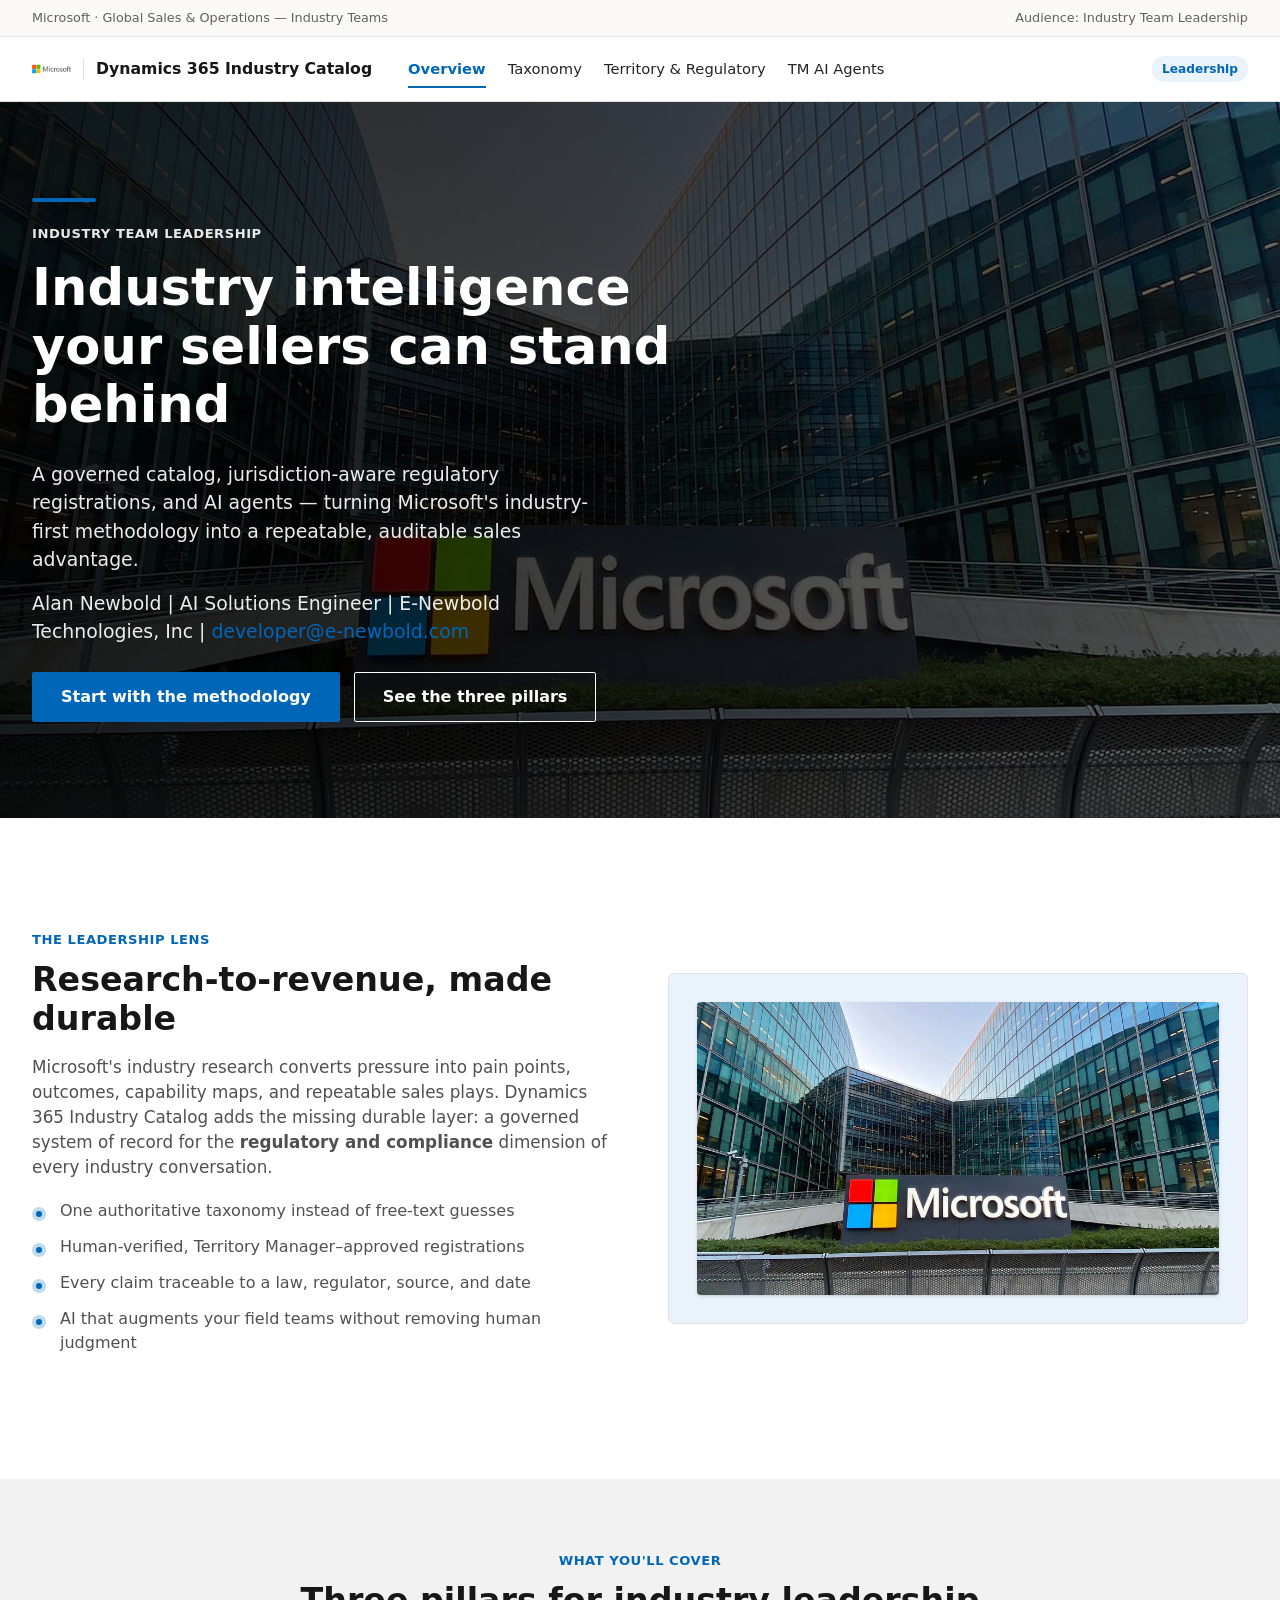
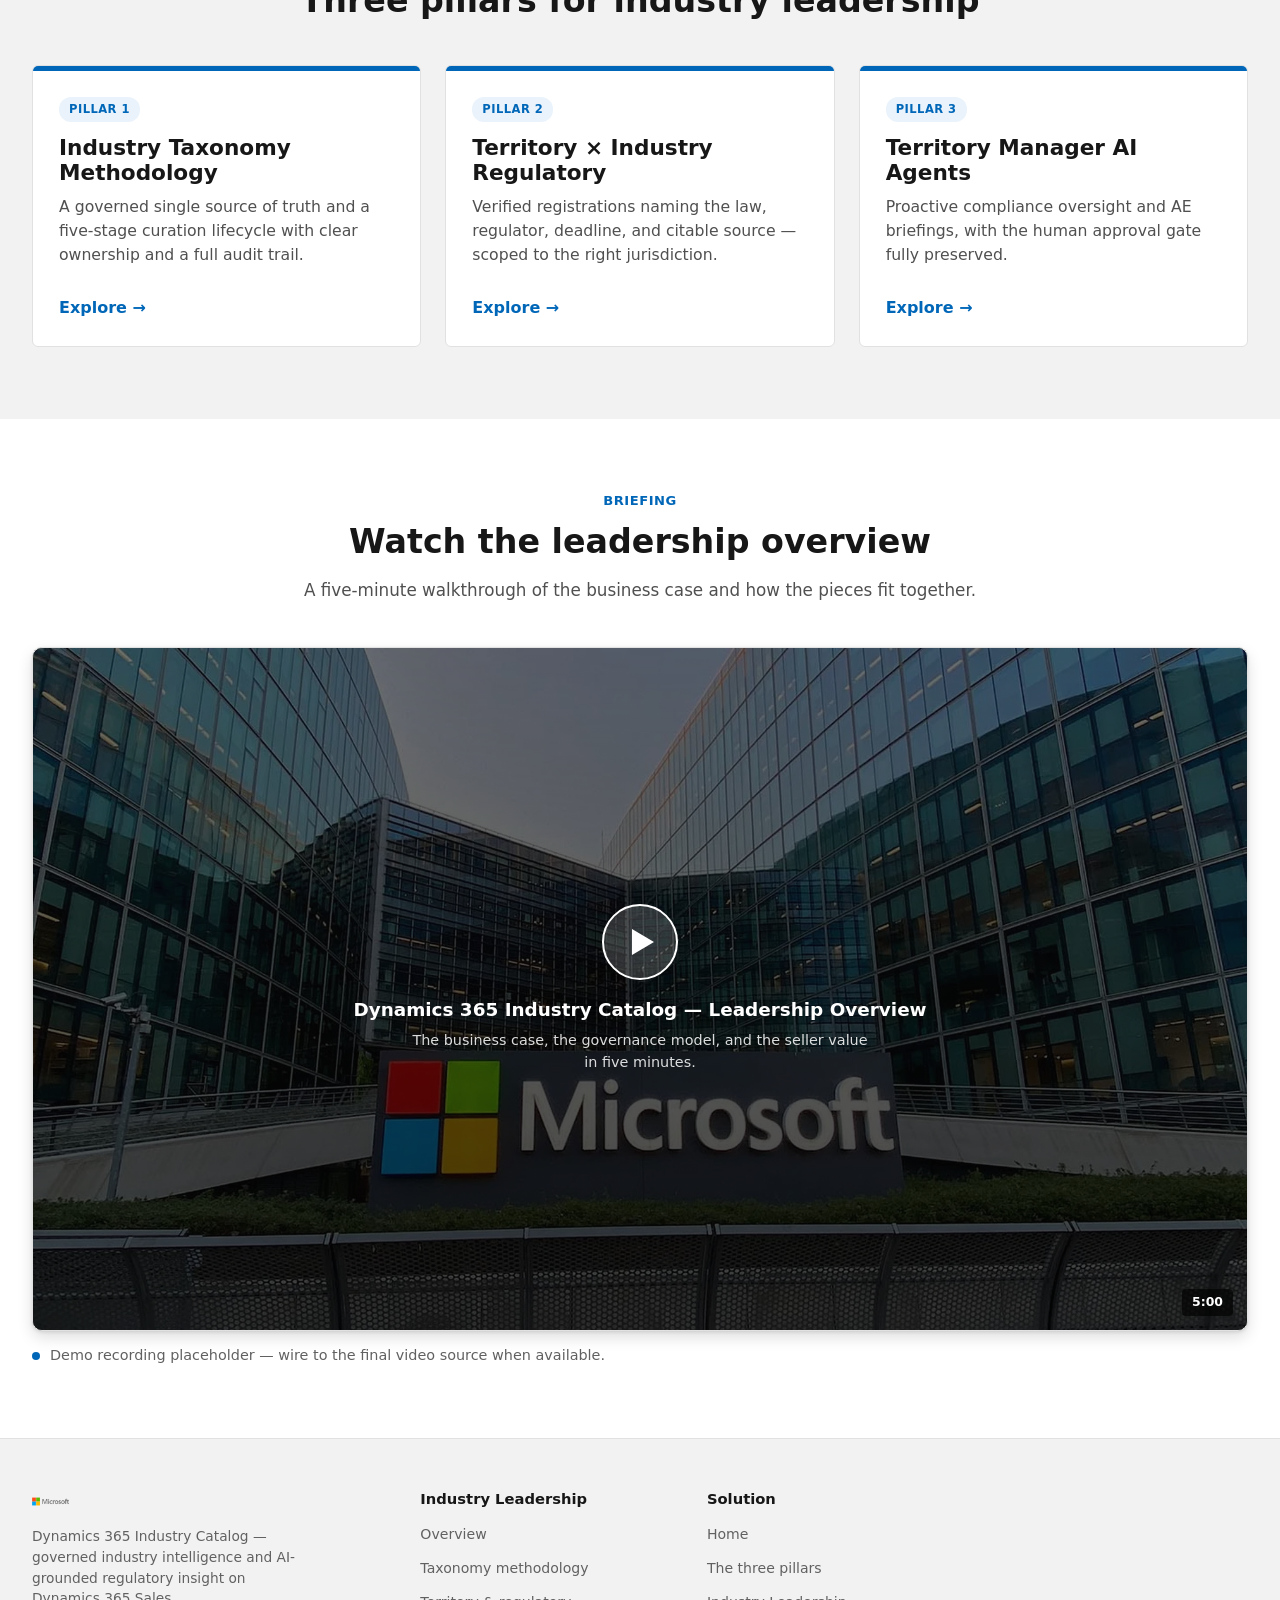
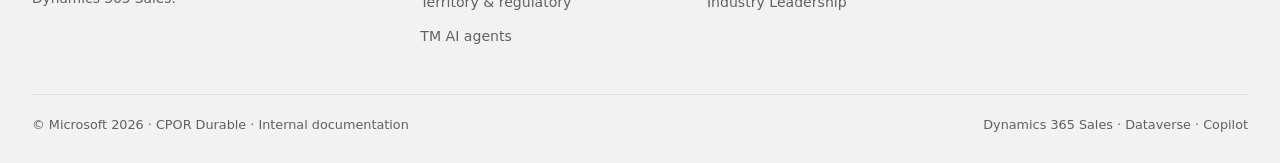
==== Industry Website/html/leadership/overview.html @ e0e91e44 "Industry Website for Demo" ====
<!DOCTYPE html>
<html lang="en">
<head>
  <meta charset="UTF-8" />
  <meta name="viewport" content="width=device-width, initial-scale=1.0" />
  <title>Industry Leadership — Overview | Dynamics 365 Industry Catalog</title>
  <meta name="description" content="For Microsoft Sales Industry Team Leadership: how the Dynamics 365 Industry Catalog solution governs industry taxonomy, regulatory registrations, and Territory Manager AI agents." />
  <link rel="stylesheet" href="../../css/site.css" />
</head>
<body class="track-leadership">
  <a class="skip-link" href="#main">Skip to content</a>

  <div class="utility-bar">
    <div class="container">
      <span>Microsoft · Global Sales &amp; Operations — Industry Teams</span>
      <span>Audience: Industry Team Leadership</span>
    </div>
  </div>

  <header class="site-nav">
    <div class="container">
      <a class="brand" href="../index.html">
        <img src="../../media/Microsoft-Logo.png" alt="Microsoft" />
        <span class="brand-sep"></span>
        <span class="brand-name">Dynamics 365 Industry Catalog</span>
      </a>
      <nav class="nav-links" aria-label="Primary">
        <a href="overview.html" class="active">Overview</a>
        <a href="taxonomy.html">Taxonomy</a>
        <a href="territory-regulatory.html">Territory &amp; Regulatory</a>
        <a href="tm-agents.html">TM AI Agents</a>
      </nav>
      <div class="nav-actions">
        <span class="track-chip">Leadership</span>
        <button class="nav-toggle" aria-label="Menu" aria-expanded="false"><span></span><span></span><span></span></button>
      </div>
    </div>
  </header>

  <main id="main">
    <section class="hero" style="padding:0;">
      <img class="hero-bg" src="../../media/Microsoft_Hero_Splash.webp" alt="" aria-hidden="true" />
      <div class="container">
        <div class="hero-inner">
          <div class="accent-rule"></div>
          <p class="eyebrow">Industry Team Leadership</p>
          <h1>Industry intelligence your sellers can stand behind</h1>
          <p>A governed catalog, jurisdiction-aware regulatory registrations, and AI agents —
             turning Microsoft's industry-first methodology into a repeatable, auditable
             sales advantage.</p>
                     <p> Alan Newbold | AI Solutions Engineer | E-Newbold Technologies, Inc | <a href="mailto:developer@e-newbold.com">developer@e-newbold.com</a></p>

          <div class="hero-cta">
            <a class="btn btn-accent" href="taxonomy.html">Start with the methodology</a>
            <a class="btn btn-ghost-light" href="#pillars">See the three pillars</a>
          </div>
        </div>
      </div>
    </section>

    <section>
      <div class="container">
        <div class="row">
          <div>
            <p class="eyebrow">The leadership lens</p>
            <h2>Research-to-revenue, made durable</h2>
            <p>Microsoft's industry research converts pressure into pain points, outcomes,
               capability maps, and repeatable sales plays. Dynamics 365 Industry Catalog adds the
               missing durable layer: a governed system of record for the <strong>regulatory and
               compliance</strong> dimension of every industry conversation.</p>
            <ul>
              <li>One authoritative taxonomy instead of free-text guesses</li>
              <li>Human-verified, Territory Manager–approved registrations</li>
              <li>Every claim traceable to a law, regulator, source, and date</li>
              <li>AI that augments your field teams without removing human judgment</li>
            </ul>
          </div>
          <div class="row-visual">
            <img src="../../media/Microsoft_Hero_Splash.webp" alt="Microsoft campus" />
          </div>
        </div>
      </div>
    </section>

    <section id="pillars" class="section-alt">
      <div class="container">
        <div class="section-head center">
          <p class="eyebrow">What you'll cover</p>
          <h2>Three pillars for industry leadership</h2>
        </div>
        <div class="card-grid">
          <article class="card">
            <div class="card-accent"></div>
            <div class="card-body">
              <span class="pill">Pillar 1</span>
              <h3>Industry Taxonomy Methodology</h3>
              <p>A governed single source of truth and a five-stage curation lifecycle with
                 clear ownership and a full audit trail.</p>
              <div class="card-link"><a class="link-arrow" href="taxonomy.html">Explore</a></div>
            </div>
          </article>
          <article class="card">
            <div class="card-accent"></div>
            <div class="card-body">
              <span class="pill">Pillar 2</span>
              <h3>Territory × Industry Regulatory</h3>
              <p>Verified registrations naming the law, regulator, deadline, and citable source —
                 scoped to the right jurisdiction.</p>
              <div class="card-link"><a class="link-arrow" href="territory-regulatory.html">Explore</a></div>
            </div>
          </article>
          <article class="card">
            <div class="card-accent"></div>
            <div class="card-body">
              <span class="pill">Pillar 3</span>
              <h3>Territory Manager AI Agents</h3>
              <p>Proactive compliance oversight and AE briefings, with the human approval gate
                 fully preserved.</p>
              <div class="card-link"><a class="link-arrow" href="tm-agents.html">Explore</a></div>
            </div>
          </article>
        </div>
      </div>
    </section>

    <section>
      <div class="container">
        <div class="section-head center">
          <p class="eyebrow">Briefing</p>
          <h2>Watch the leadership overview</h2>
          <p>A five-minute walkthrough of the business case and how the pieces fit together.</p>
        </div>
        <div class="video" data-video="" data-title="Leadership Overview">
          <img src="../../media/Microsoft_Hero_Splash.webp" alt="" />
          <div class="video-overlay">
            <div class="play-btn" aria-hidden="true"></div>
            <div class="v-title">Dynamics 365 Industry Catalog — Leadership Overview</div>
            <div class="v-caption">The business case, the governance model, and the seller value in five minutes.</div>
          </div>
          <span class="v-duration">5:00</span>
        </div>
        <div class="video-caption-row"><span class="dot"></span> Demo recording placeholder — wire to the final video source when available.</div>
      </div>
    </section>
  </main>

  <footer class="site-footer">
    <div class="container">
      <div class="footer-cols">
        <div class="footer-brand">
          <img src="../../media/Microsoft-Logo.png" alt="Microsoft" />
          <p>Dynamics 365 Industry Catalog — governed industry intelligence and AI-grounded regulatory insight on Dynamics 365 Sales.</p>
        </div>
        <div>
          <h4>Industry Leadership</h4>
          <ul>
            <li><a href="overview.html">Overview</a></li>
            <li><a href="taxonomy.html">Taxonomy methodology</a></li>
            <li><a href="territory-regulatory.html">Territory &amp; regulatory</a></li>
            <li><a href="tm-agents.html">TM AI agents</a></li>
          </ul>
        </div>
        <div>
          <h4>Solution</h4>
          <ul>
            <li><a href="../index.html">Home</a></li>
            <li><a href="../index.html#pillars">The three pillars</a></li>
            <li><a href="overview.html">Industry Leadership</a></li>
          </ul>
        </div>
      </div>
      <div class="footer-bottom">
        <span>© Microsoft 2026 · CPOR Durable · Internal documentation</span>
        <span>Dynamics 365 Sales · Dataverse · Copilot</span>
      </div>
    </div>
  </footer>

  <script src="../../js/site.js"></script>
</body>
</html>
---- Industry Website/css/site.css ----
/* ==========================================================================
   CPOR Industry Engagement — Documentation Site
   Microsoft 365 / microsoft.com marketing design language
   ========================================================================== */

:root {
  /* Brand */
  --ms-blue: #0067b8;
  --ms-blue-hover: #005da6;
  --ms-blue-pressed: #004e8c;

  /* Logo accent quartet */
  --ms-red: #f25022;
  --ms-green: #7fba00;
  --ms-cyan: #00a4ef;
  --ms-yellow: #ffb900;

  /* Neutrals */
  --ink: #171717;
  --ink-2: #242424;
  --gray: #505050;
  --gray-2: #616161;
  --line: #e1e1e1;
  --bg: #ffffff;
  --bg-alt: #f2f2f2;
  --bg-soft: #faf9f8;

  /* Track accent (default = leadership/blue) */
  --accent: #0067b8;
  --accent-soft: #eaf3fb;

  /* Layout */
  --container: 1264px;
  --radius: 2px;
  --shadow: 0 1.6px 3.6px rgba(0,0,0,.13), 0 .3px .9px rgba(0,0,0,.10);
  --shadow-lg: 0 6.4px 14.4px rgba(0,0,0,.13), 0 1.2px 3.6px rgba(0,0,0,.10);

  --font: "Segoe UI Variable", "Segoe UI", system-ui, -apple-system, Arial, sans-serif;
}

* { box-sizing: border-box; }

html { scroll-behavior: smooth; }

body {
  margin: 0;
  font-family: var(--font);
  color: var(--ink);
  background: var(--bg);
  line-height: 1.5;
  -webkit-font-smoothing: antialiased;
}

h1, h2, h3, h4 { color: var(--ink); line-height: 1.15; margin: 0 0 .5em; font-weight: 600; }
h1 { font-size: clamp(2.2rem, 4vw, 3.5rem); }
h2 { font-size: clamp(1.7rem, 2.6vw, 2.5rem); }
h3 { font-size: 1.35rem; }
p { margin: 0 0 1rem; color: var(--gray); font-size: 1.05rem; }
a { color: var(--ms-blue); text-decoration: none; }
a:hover { text-decoration: underline; }
img { max-width: 100%; display: block; }

.container { max-width: var(--container); margin: 0 auto; padding: 0 24px; }

/* ---------- Skip link ---------- */
.skip-link {
  position: absolute; left: -999px; top: 0; background: var(--ms-blue); color: #fff;
  padding: 10px 16px; z-index: 1000;
}
.skip-link:focus { left: 8px; top: 8px; }

/* ==========================================================================
   Utility bar + Nav
   ========================================================================== */
.utility-bar {
  background: var(--bg-soft);
  border-bottom: 1px solid var(--line);
  font-size: .8rem;
}
.utility-bar .container { display: flex; justify-content: space-between; align-items: center; height: 36px; }
.utility-bar span { color: var(--gray-2); }

.site-nav {
  position: sticky; top: 0; z-index: 100;
  background: rgba(255,255,255,.96);
  backdrop-filter: saturate(180%) blur(6px);
  border-bottom: 1px solid var(--line);
}
.site-nav .container { display: flex; align-items: center; gap: 28px; height: 64px; }
.brand { display: flex; align-items: center; gap: 12px; min-width: 0; }
.brand img { height: 22px; width: auto; }
.brand .brand-sep { width: 1px; height: 22px; background: var(--line); }
.brand .brand-name { font-weight: 600; font-size: .98rem; color: var(--ink); white-space: nowrap; }

.nav-links { display: flex; gap: 22px; margin-left: 8px; flex: 1; }
.nav-links a {
  color: var(--ink-2); font-size: .92rem; padding: 6px 0; position: relative;
  text-decoration: none; white-space: nowrap;
}
.nav-links a:hover { color: var(--accent); }
.nav-links a.active { color: var(--accent); font-weight: 600; }
.nav-links a.active::after {
  content: ""; position: absolute; left: 0; right: 0; bottom: -2px; height: 2px; background: var(--accent);
}

.nav-actions { display: flex; align-items: center; gap: 12px; }
.track-chip {
  font-size: .76rem; font-weight: 600; padding: 4px 10px; border-radius: 12px;
  background: var(--accent-soft); color: var(--accent);
}
.nav-toggle { display: none; background: none; border: 0; cursor: pointer; padding: 8px; }
.nav-toggle span { display: block; width: 22px; height: 2px; background: var(--ink); margin: 4px 0; }

/* ==========================================================================
   Buttons
   ========================================================================== */
.btn {
  display: inline-block; font-family: var(--font); font-size: 1rem; font-weight: 600;
  padding: 12px 28px; border-radius: var(--radius); cursor: pointer; border: 1px solid transparent;
  transition: background .15s, color .15s; text-decoration: none;
}
.btn-primary { background: var(--ms-blue); color: #fff; }
.btn-primary:hover { background: var(--ms-blue-hover); text-decoration: none; color: #fff; }
.btn-accent { background: var(--accent); color: #fff; }
.btn-accent:hover { filter: brightness(.92); text-decoration: none; color: #fff; }
.btn-outline { background: transparent; color: var(--ink); border-color: var(--ink); }
.btn-outline:hover { background: var(--ink); color: #fff; text-decoration: none; }
.btn-ghost-light { background: transparent; color: #fff; border-color: #fff; }
.btn-ghost-light:hover { background: #fff; color: var(--ink); text-decoration: none; }
.link-arrow { font-weight: 600; color: var(--accent); }
.link-arrow::after { content: " \2192"; }

/* ==========================================================================
   Hero
   ========================================================================== */
.hero {
  position: relative; color: #fff; overflow: hidden;
  background: #0b0b0b;
}
.hero-bg { position: absolute; inset: 0; width: 100%; height: 100%; object-fit: cover; opacity: .55; }
.hero::after {
  content: ""; position: absolute; inset: 0;
  background: linear-gradient(90deg, rgba(0,0,0,.78) 0%, rgba(0,0,0,.55) 45%, rgba(0,0,0,.25) 100%);
}
.hero .container { position: relative; z-index: 2; padding-top: 96px; padding-bottom: 96px; max-width: var(--container); }
.hero-inner { max-width: 680px; }
.hero .eyebrow { color: #fff; opacity: .9; font-weight: 600; letter-spacing: .04em; text-transform: uppercase; font-size: .82rem; margin-bottom: 14px; }
.hero h1 { color: #fff; }
.hero p { color: rgba(255,255,255,.92); font-size: 1.18rem; max-width: 560px; }
.hero-cta { display: flex; gap: 14px; flex-wrap: wrap; margin-top: 26px; }
.accent-rule { width: 64px; height: 4px; background: var(--accent); margin-bottom: 22px; border-radius: 2px; }
.brand-bar { display: flex; gap: 0; width: 84px; height: 6px; margin-bottom: 22px; border-radius: 2px; overflow: hidden; }
.brand-bar i { flex: 1; }
.brand-bar i:nth-child(1){ background: var(--ms-red);}
.brand-bar i:nth-child(2){ background: var(--ms-green);}
.brand-bar i:nth-child(3){ background: var(--ms-cyan);}
.brand-bar i:nth-child(4){ background: var(--ms-yellow);}

/* ==========================================================================
   Sections
   ========================================================================== */
section { padding: 72px 0; }
.section-alt { background: var(--bg-alt); }
.section-soft { background: var(--bg-soft); }
.section-head { max-width: 760px; margin-bottom: 44px; }
.section-head.center { margin-left: auto; margin-right: auto; text-align: center; }
.eyebrow { color: var(--accent); font-weight: 600; letter-spacing: .04em; text-transform: uppercase; font-size: .82rem; margin-bottom: 12px; }

/* Content row (alternating) */
.row {
  display: grid; grid-template-columns: 1fr 1fr; gap: 56px; align-items: center;
  padding: 40px 0;
}
.row.reverse .row-visual { order: 2; }
.row-visual {
  background: var(--accent-soft); border-radius: 6px; min-height: 280px;
  display: flex; align-items: center; justify-content: center; padding: 28px;
  border: 1px solid var(--line);
}
.row-visual img { border-radius: 4px; box-shadow: var(--shadow); }
.row ul { padding-left: 0; list-style: none; margin: 18px 0 0; }
.row ul li { position: relative; padding-left: 28px; margin-bottom: 12px; color: var(--gray); }
.row ul li::before {
  content: ""; position: absolute; left: 0; top: 8px; width: 14px; height: 14px;
  border-radius: 50%; background: var(--accent); opacity: .25;
}
.row ul li::after {
  content: ""; position: absolute; left: 4px; top: 12px; width: 6px; height: 6px;
  border-radius: 50%; background: var(--accent);
}

/* ==========================================================================
   Card grid
   ========================================================================== */
.card-grid { display: grid; grid-template-columns: repeat(3, 1fr); gap: 24px; }
.card-grid.two { grid-template-columns: repeat(2, 1fr); }
.card {
  background: #fff; border: 1px solid var(--line); border-radius: 6px; overflow: hidden;
  display: flex; flex-direction: column; transition: box-shadow .2s, transform .2s;
}
.card:hover { box-shadow: var(--shadow-lg); transform: translateY(-3px); }
.card-accent { height: 5px; background: var(--accent); }
.card-body { padding: 26px; flex: 1; display: flex; flex-direction: column; }
.card .pill { display: inline-block; font-size: .72rem; font-weight: 700; letter-spacing: .04em;
  text-transform: uppercase; color: var(--accent); background: var(--accent-soft);
  padding: 4px 10px; border-radius: 12px; margin-bottom: 14px; align-self: flex-start; }
.card h3 { margin-bottom: 10px; }
.card p { font-size: .98rem; flex: 1; }
.card .card-link { margin-top: 14px; }

/* ==========================================================================
   Stat band
   ========================================================================== */
.stat-band { display: grid; grid-template-columns: repeat(4, 1fr); gap: 24px; text-align: center; }
.stat .num { font-size: 2.6rem; font-weight: 700; color: var(--accent); line-height: 1; }
.stat .label { color: var(--gray-2); font-size: .95rem; margin-top: 8px; }

/* ==========================================================================
   Video placeholder
   ========================================================================== */
.video {
  position: relative; border-radius: 10px; overflow: hidden; aspect-ratio: 16 / 9;
  background: #0b0b0b; box-shadow: var(--shadow-lg); cursor: pointer; border: 1px solid var(--line);
}
.video img { position: absolute; inset: 0; width: 100%; height: 100%; object-fit: cover; opacity: .5; }
.video .video-overlay {
  position: absolute; inset: 0; display: flex; flex-direction: column; align-items: center; justify-content: center;
  text-align: center; color: #fff; padding: 24px;
  background: linear-gradient(180deg, rgba(0,0,0,.15), rgba(0,0,0,.5));
}
.play-btn {
  width: 76px; height: 76px; border-radius: 50%; background: rgba(255,255,255,.16);
  border: 2px solid #fff; display: flex; align-items: center; justify-content: center;
  margin-bottom: 16px; transition: transform .15s, background .15s;
}
.video:hover .play-btn { transform: scale(1.08); background: var(--accent); border-color: var(--accent); }
.play-btn::before {
  content: ""; width: 0; height: 0; border-style: solid; border-width: 13px 0 13px 22px;
  border-color: transparent transparent transparent #fff; margin-left: 5px;
}
.video .v-title { font-size: 1.15rem; font-weight: 600; }
.video .v-caption { font-size: .9rem; opacity: .85; margin-top: 6px; max-width: 460px; }
.video .v-duration {
  position: absolute; bottom: 14px; right: 14px; background: rgba(0,0,0,.65);
  color: #fff; font-size: .78rem; font-weight: 600; padding: 4px 10px; border-radius: 4px;
}
.video-caption-row { display: flex; align-items: center; gap: 10px; margin-top: 14px; color: var(--gray-2); font-size: .9rem; }
.video-caption-row .dot { width: 8px; height: 8px; border-radius: 50%; background: var(--accent); }

.video-grid { display: grid; grid-template-columns: repeat(3, 1fr); gap: 22px; }

/* ==========================================================================
   Callout / note
   ========================================================================== */
.callout {
  border-left: 4px solid var(--accent); background: var(--accent-soft);
  padding: 20px 24px; border-radius: 0 6px 6px 0; margin: 28px 0;
}
.callout strong { color: var(--ink); }
.callout p { margin-bottom: 0; color: var(--gray); }

/* Process steps */
.steps { display: grid; grid-template-columns: repeat(5, 1fr); gap: 16px; counter-reset: step; }
.step { background: #fff; border: 1px solid var(--line); border-radius: 6px; padding: 22px 18px; position: relative; }
.step .n { width: 34px; height: 34px; border-radius: 50%; background: var(--accent); color: #fff;
  display: flex; align-items: center; justify-content: center; font-weight: 700; margin-bottom: 12px; }
.step h4 { font-size: 1rem; margin-bottom: 6px; }
.step p { font-size: .88rem; margin: 0; }

/* Tag/legend */
.quad { display: grid; grid-template-columns: repeat(2, 1fr); gap: 16px; max-width: 720px; }
.quad .cell { border: 1px solid var(--line); border-radius: 6px; padding: 20px; background: #fff; }
.quad .cell h4 { margin-bottom: 6px; }
.quad .cell.escalate { border-top: 4px solid #d83b01; }
.quad .cell.monitor  { border-top: 4px solid #ffb900; }
.quad .cell.review   { border-top: 4px solid #0067b8; }
.quad .cell.routine  { border-top: 4px solid #7fba00; }

/* ==========================================================================
   Footer
   ========================================================================== */
.site-footer { background: #f2f2f2; border-top: 1px solid var(--line); padding: 52px 0 28px; }
.footer-cols { display: grid; grid-template-columns: 1.4fr repeat(3, 1fr); gap: 32px; }
.footer-cols h4 { font-size: .92rem; color: var(--ink); margin-bottom: 14px; }
.footer-cols ul { list-style: none; padding: 0; margin: 0; }
.footer-cols li { margin-bottom: 10px; }
.footer-cols a { color: var(--gray-2); font-size: .88rem; }
.footer-brand img { height: 21px; margin-bottom: 14px; }
.footer-brand p { font-size: .86rem; color: var(--gray-2); max-width: 280px; }
.footer-bottom { border-top: 1px solid var(--line); margin-top: 36px; padding-top: 20px;
  display: flex; justify-content: space-between; flex-wrap: wrap; gap: 12px; color: var(--gray-2); font-size: .8rem; }

/* ==========================================================================
   Intro splash (landing only)
   ========================================================================== */
.splash {
  position: fixed; inset: 0; background: #fff; z-index: 2000;
  display: flex; align-items: center; justify-content: center;
  transition: opacity .6s ease; 
}
.splash.hide { opacity: 0; pointer-events: none; }
.splash img { width: min(360px, 60vw); animation: splashIn 1s ease both; }
@keyframes splashIn {
  0% { opacity: 0; transform: scale(.94); }
  100% { opacity: 1; transform: scale(1); }
}

/* ==========================================================================
   Crosswalk resolution diagram (Pillar 2)
   ========================================================================== */
.xwalk { max-width: 1000px; margin: 8px auto 0; }
.xwalk-cap { text-align: center; font-size: .82rem; color: var(--gray); margin-top: 18px; }
.xwalk-inputs { display: grid; grid-template-columns: 1fr auto 1fr auto 1fr; align-items: stretch; gap: 12px; }
.xnode {
  background: #fff; border: 1px solid var(--line); border-top: 3px solid var(--accent);
  border-radius: var(--radius); padding: 18px 16px; text-align: center;
  display: flex; flex-direction: column; gap: 5px; box-shadow: var(--shadow);
}
.xnode .xnode-k { font-size: .7rem; letter-spacing: .07em; text-transform: uppercase; color: var(--accent); font-weight: 700; }
.xnode strong { font-size: 1.08rem; color: var(--ink); line-height: 1.25; }
.xnode .xnode-sub { font-size: .76rem; color: var(--gray); font-family: ui-monospace, "Cascadia Code", Consolas, monospace; }
.xop { align-self: center; font-size: 1.5rem; font-weight: 300; color: var(--gray-2); }
.xwalk-mid { display: grid; grid-template-columns: 1fr 1fr; gap: 12px; margin-top: 14px; }
.xmap {
  background: var(--accent-soft); border: 1px dashed var(--accent); border-radius: var(--radius);
  padding: 14px 16px; text-align: center; display: flex; flex-direction: column; gap: 4px;
}
.xmap b { color: var(--accent); font-size: .98rem; }
.xmap small { color: var(--gray); font-size: .82rem; }
.xfunnel {
  width: 0; height: 0; margin: 10px auto 14px;
  border-left: 26px solid transparent; border-right: 26px solid transparent;
  border-top: 22px solid var(--accent);
}
.xout {
  background: var(--accent); color: #fff; border-radius: var(--radius);
  padding: 26px 28px; text-align: center; box-shadow: var(--shadow-lg);
}
.xout .pill { display: inline-block; background: rgba(255,255,255,.2); color: #fff; }
.xout h3 { color: #fff; margin: 12px 0 16px; font-size: 1.5rem; }
.xout-facts { list-style: none; padding: 0; margin: 0 auto; max-width: 640px; display: grid; grid-template-columns: 1fr 1fr; gap: 8px 28px; text-align: left; }
.xout-facts li { position: relative; padding-left: 22px; font-size: .92rem; color: rgba(255,255,255,.92); }
.xout-facts li::before { content: "\2713"; position: absolute; left: 0; font-weight: 700; color: #fff; }

/* ==========================================================================
   Responsive
   ========================================================================== */
@media (max-width: 980px) {
  .nav-links { display: none; }
  .nav-toggle { display: block; }
  .site-nav.open .nav-links {
    display: flex; position: absolute; top: 64px; left: 0; right: 0; flex-direction: column;
    background: #fff; border-bottom: 1px solid var(--line); padding: 16px 24px; gap: 8px;
  }
  .row { grid-template-columns: 1fr; gap: 28px; }
  .row.reverse .row-visual { order: 0; }
  .card-grid, .card-grid.two, .video-grid { grid-template-columns: 1fr; }
  .stat-band { grid-template-columns: repeat(2, 1fr); row-gap: 32px; }
  .steps { grid-template-columns: 1fr 1fr; }
  .footer-cols { grid-template-columns: 1fr 1fr; }
  .quad { grid-template-columns: 1fr; }
  .xwalk-inputs { grid-template-columns: 1fr; }
  .xop { display: none; }
  .xwalk-mid { grid-template-columns: 1fr; }
  .xout-facts { grid-template-columns: 1fr; }
}
@media (max-width: 560px) {
  .stat-band { grid-template-columns: 1fr; }
  .steps { grid-template-columns: 1fr; }
  .footer-cols { grid-template-columns: 1fr; }
  .hero .container { padding-top: 64px; padding-bottom: 64px; }
}
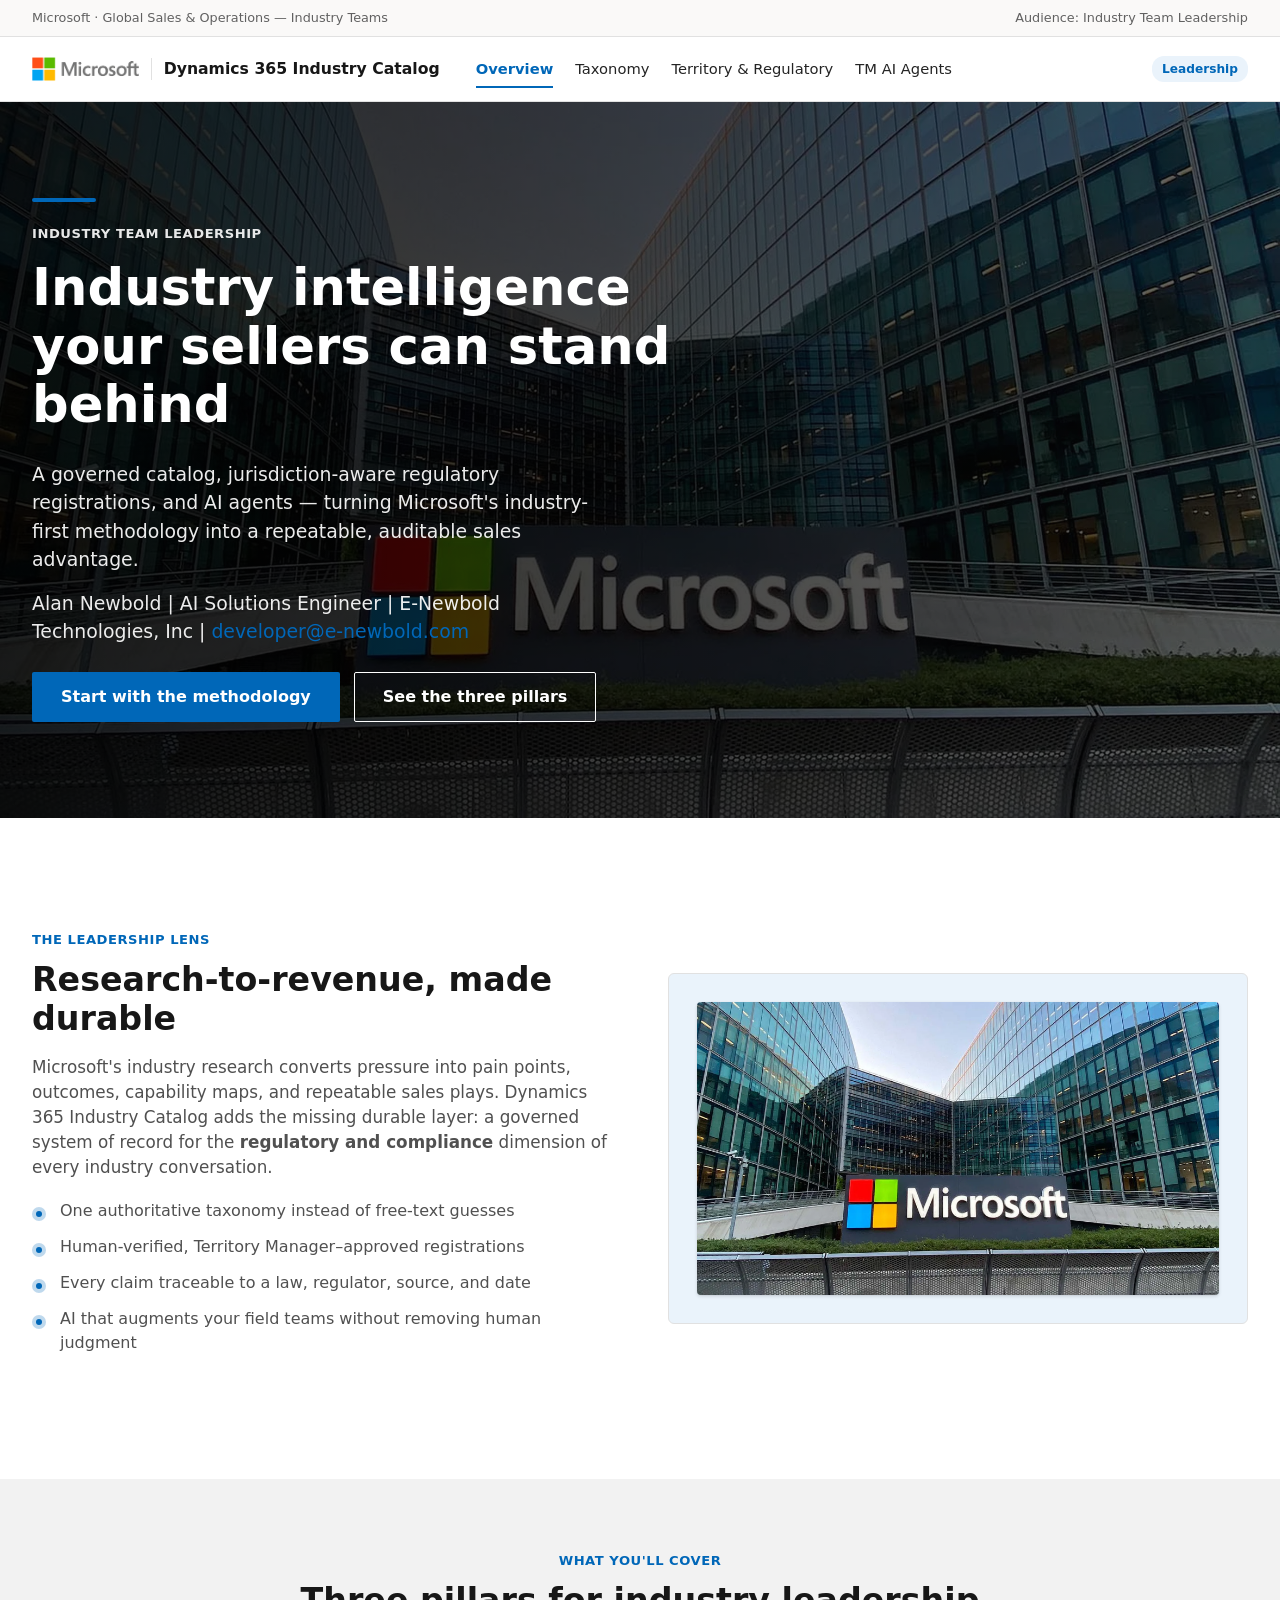
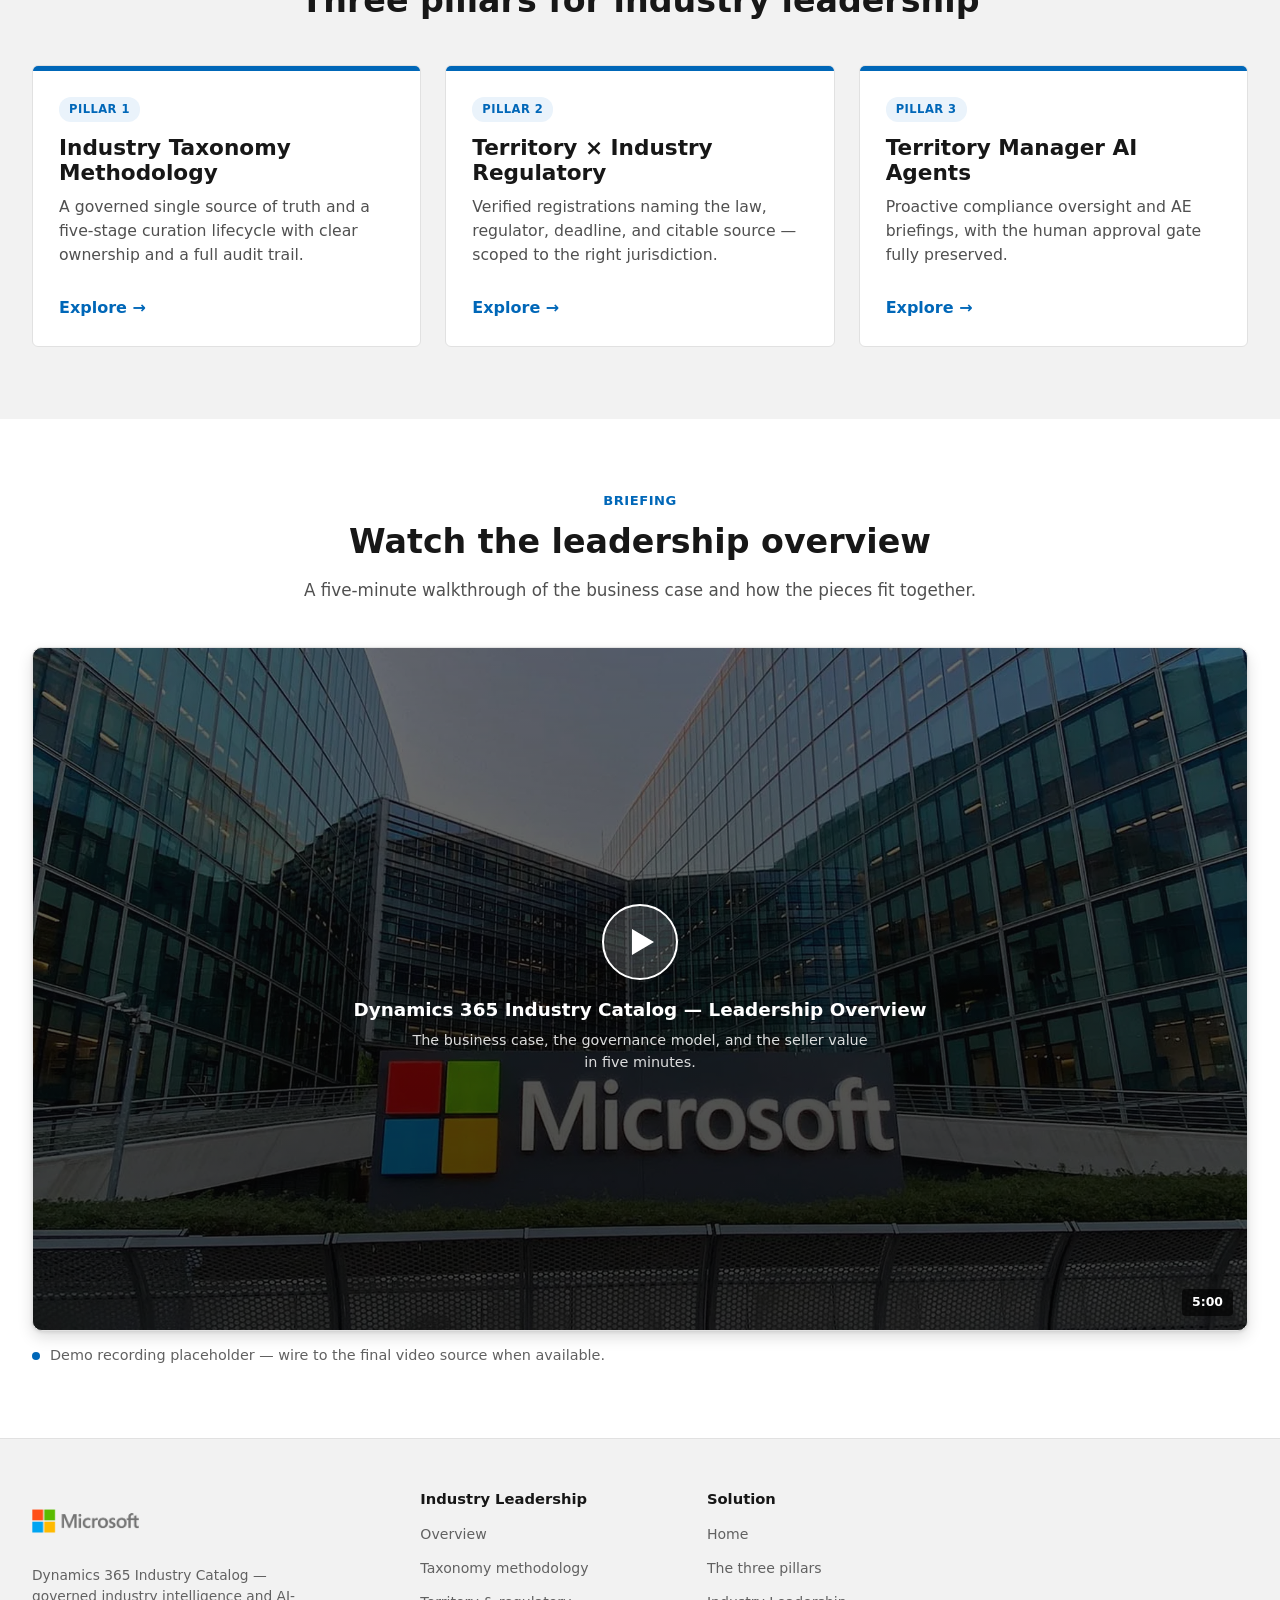
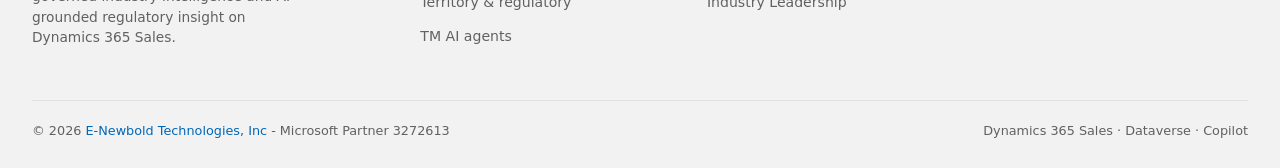
==== commit 36ff4218: "msft logo and footer updates" ====
--- a/Industry Website/html/leadership/overview.html
+++ b/Industry Website/html/leadership/overview.html
@@ -170,7 +170,7 @@
         </div>
       </div>
       <div class="footer-bottom">
-        <span>© Microsoft 2026 · CPOR Durable · Internal documentation</span>
+        <span>© 2026 <a href="https://www.e-newbold.com" target="_blank" rel="noopener noreferrer">E-Newbold Technologies, Inc</a> - Microsoft Partner 3272613</span>
         <span>Dynamics 365 Sales · Dataverse · Copilot</span>
       </div>
     </div>
--- a/Industry Website/css/site.css
+++ b/Industry Website/css/site.css
@@ -88,7 +88,7 @@
 }
 .site-nav .container { display: flex; align-items: center; gap: 28px; height: 64px; }
 .brand { display: flex; align-items: center; gap: 12px; min-width: 0; }
-.brand img { height: 22px; width: auto; }
+.brand img { height: 60px; width: auto; }
 .brand .brand-sep { width: 1px; height: 22px; background: var(--line); }
 .brand .brand-name { font-weight: 600; font-size: .98rem; color: var(--ink); white-space: nowrap; }
 
@@ -285,7 +285,7 @@
 .footer-cols ul { list-style: none; padding: 0; margin: 0; }
 .footer-cols li { margin-bottom: 10px; }
 .footer-cols a { color: var(--gray-2); font-size: .88rem; }
-.footer-brand img { height: 21px; margin-bottom: 14px; }
+.footer-brand img { height: 60px; margin-bottom: 14px; }
 .footer-brand p { font-size: .86rem; color: var(--gray-2); max-width: 280px; }
 .footer-bottom { border-top: 1px solid var(--line); margin-top: 36px; padding-top: 20px;
   display: flex; justify-content: space-between; flex-wrap: wrap; gap: 12px; color: var(--gray-2); font-size: .8rem; }
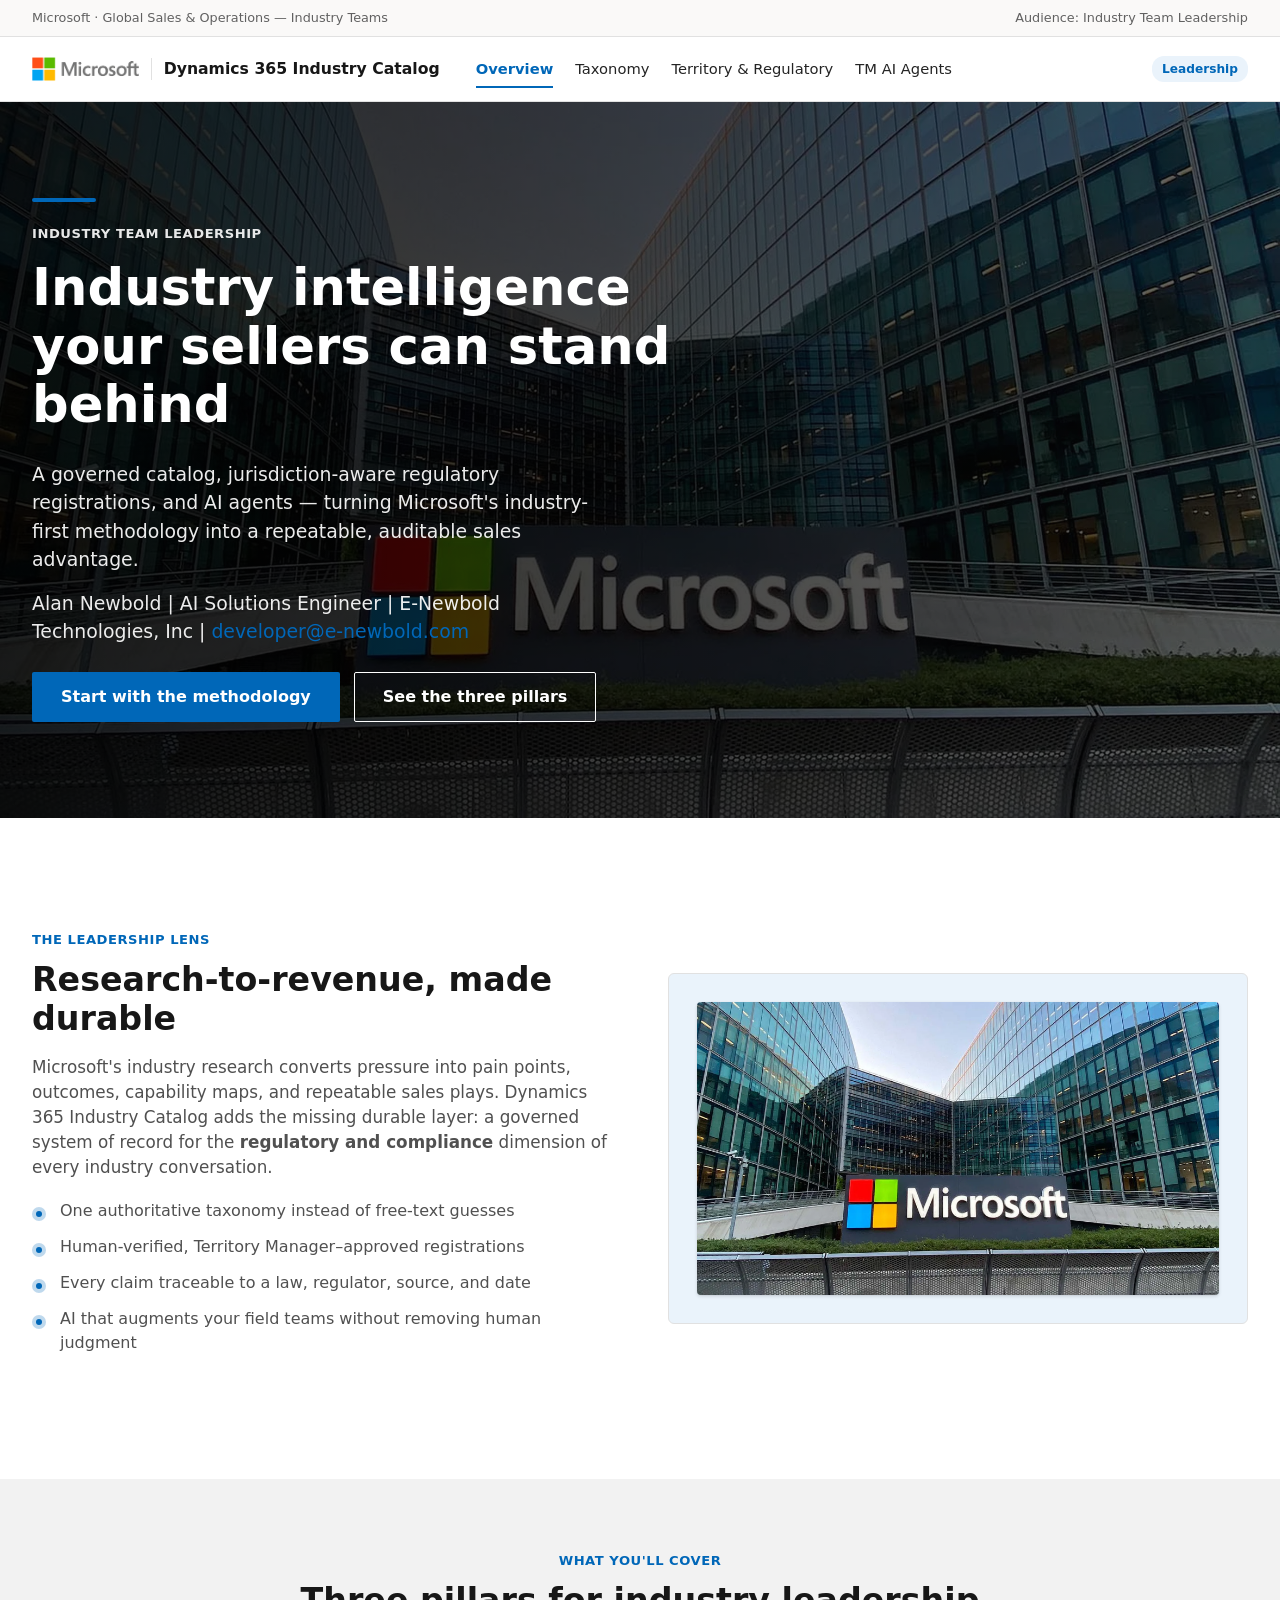
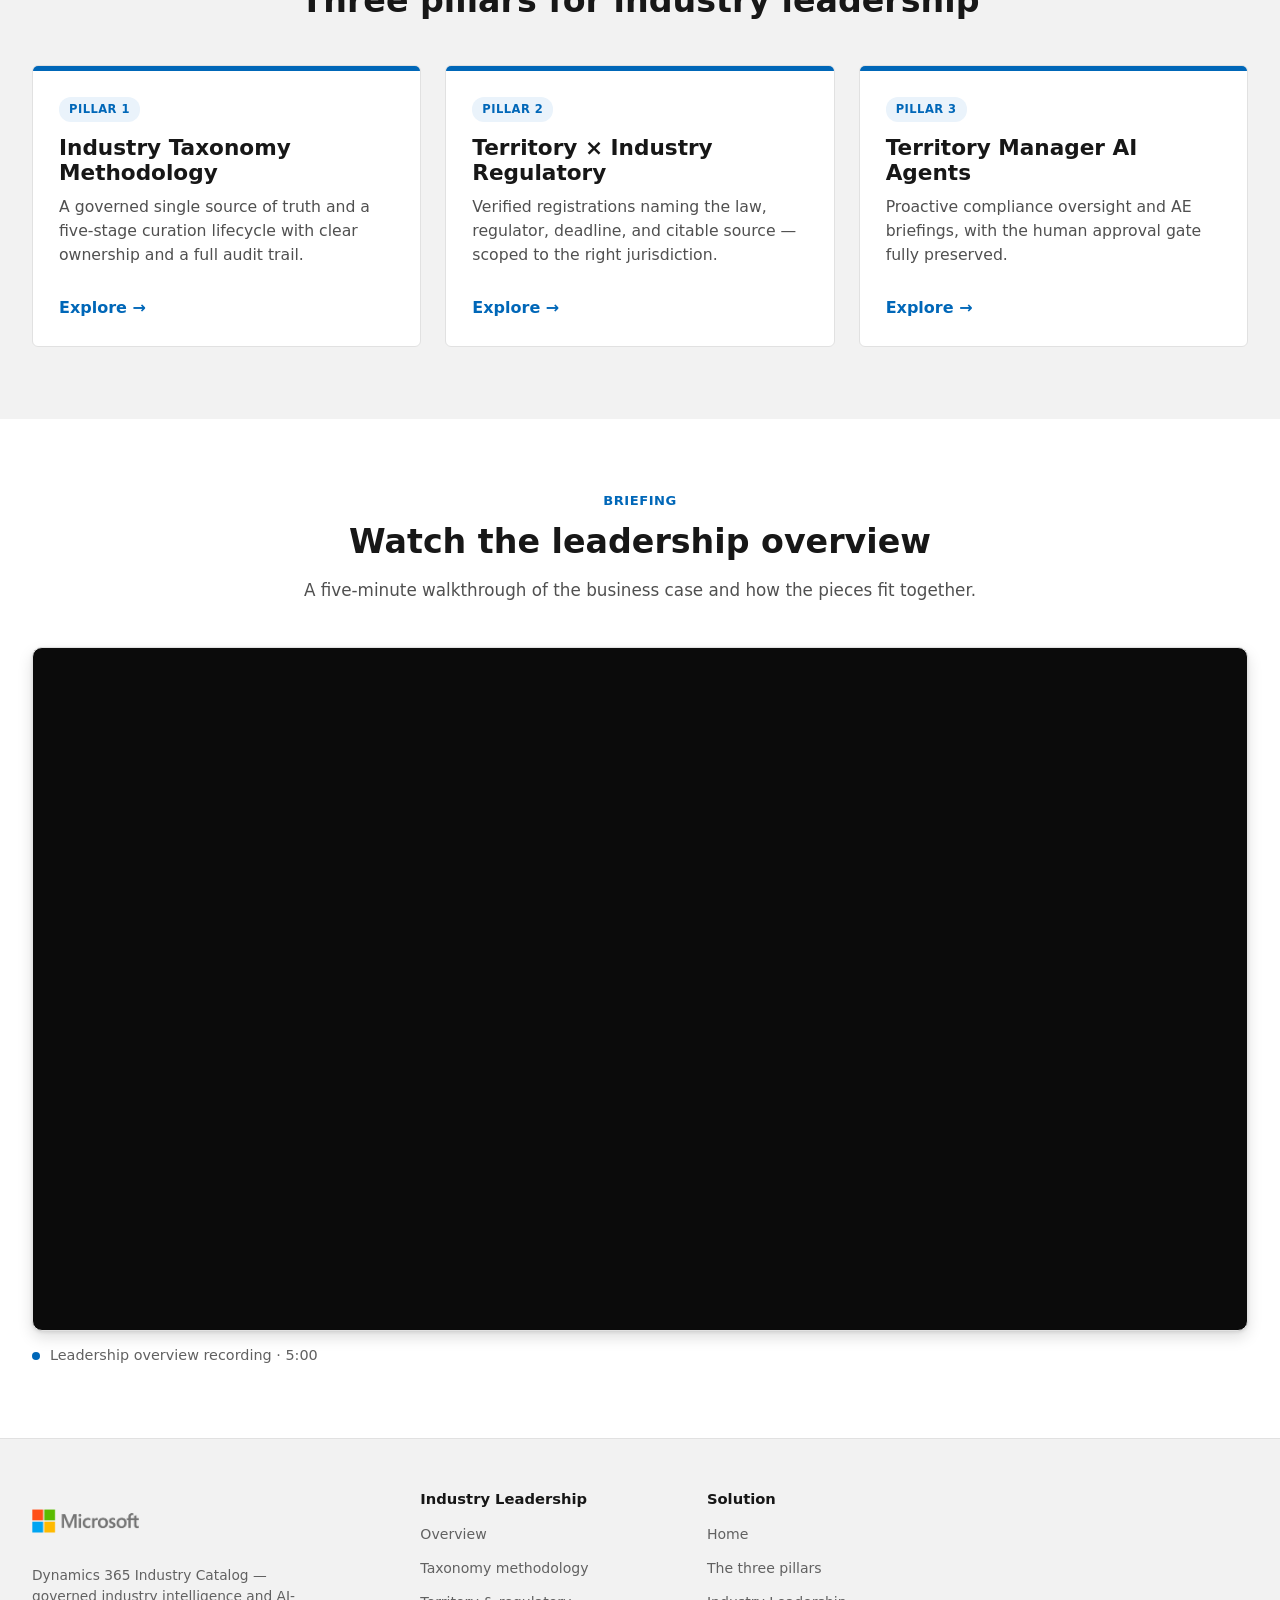
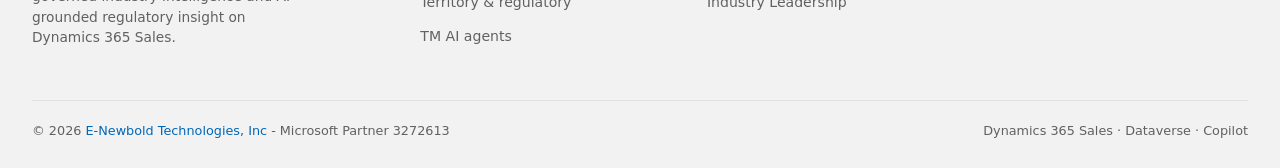
==== commit a4340cb3: "video updates" ====
--- a/Industry Website/html/leadership/overview.html
+++ b/Industry Website/html/leadership/overview.html
@@ -1,12 +1,15 @@
 <!DOCTYPE html>
 <html lang="en">
+
 <head>
   <meta charset="UTF-8" />
   <meta name="viewport" content="width=device-width, initial-scale=1.0" />
   <title>Industry Leadership — Overview | Dynamics 365 Industry Catalog</title>
-  <meta name="description" content="For Microsoft Sales Industry Team Leadership: how the Dynamics 365 Industry Catalog solution governs industry taxonomy, regulatory registrations, and Territory Manager AI agents." />
+  <meta name="description"
+    content="For Microsoft Sales Industry Team Leadership: how the Dynamics 365 Industry Catalog solution governs industry taxonomy, regulatory registrations, and Territory Manager AI agents." />
   <link rel="stylesheet" href="../../css/site.css" />
 </head>
+
 <body class="track-leadership">
   <a class="skip-link" href="#main">Skip to content</a>
 
@@ -32,7 +35,8 @@
       </nav>
       <div class="nav-actions">
         <span class="track-chip">Leadership</span>
-        <button class="nav-toggle" aria-label="Menu" aria-expanded="false"><span></span><span></span><span></span></button>
+        <button class="nav-toggle" aria-label="Menu"
+          aria-expanded="false"><span></span><span></span><span></span></button>
       </div>
     </div>
   </header>
@@ -46,9 +50,10 @@
           <p class="eyebrow">Industry Team Leadership</p>
           <h1>Industry intelligence your sellers can stand behind</h1>
           <p>A governed catalog, jurisdiction-aware regulatory registrations, and AI agents —
-             turning Microsoft's industry-first methodology into a repeatable, auditable
-             sales advantage.</p>
-                     <p> Alan Newbold | AI Solutions Engineer | E-Newbold Technologies, Inc | <a href="mailto:developer@e-newbold.com">developer@e-newbold.com</a></p>
+            turning Microsoft's industry-first methodology into a repeatable, auditable
+            sales advantage.</p>
+          <p> Alan Newbold | AI Solutions Engineer | E-Newbold Technologies, Inc | <a
+              href="mailto:developer@e-newbold.com">developer@e-newbold.com</a></p>
 
           <div class="hero-cta">
             <a class="btn btn-accent" href="taxonomy.html">Start with the methodology</a>
@@ -65,9 +70,9 @@
             <p class="eyebrow">The leadership lens</p>
             <h2>Research-to-revenue, made durable</h2>
             <p>Microsoft's industry research converts pressure into pain points, outcomes,
-               capability maps, and repeatable sales plays. Dynamics 365 Industry Catalog adds the
-               missing durable layer: a governed system of record for the <strong>regulatory and
-               compliance</strong> dimension of every industry conversation.</p>
+              capability maps, and repeatable sales plays. Dynamics 365 Industry Catalog adds the
+              missing durable layer: a governed system of record for the <strong>regulatory and
+                compliance</strong> dimension of every industry conversation.</p>
             <ul>
               <li>One authoritative taxonomy instead of free-text guesses</li>
               <li>Human-verified, Territory Manager–approved registrations</li>
@@ -95,7 +100,7 @@
               <span class="pill">Pillar 1</span>
               <h3>Industry Taxonomy Methodology</h3>
               <p>A governed single source of truth and a five-stage curation lifecycle with
-                 clear ownership and a full audit trail.</p>
+                clear ownership and a full audit trail.</p>
               <div class="card-link"><a class="link-arrow" href="taxonomy.html">Explore</a></div>
             </div>
           </article>
@@ -105,7 +110,7 @@
               <span class="pill">Pillar 2</span>
               <h3>Territory × Industry Regulatory</h3>
               <p>Verified registrations naming the law, regulator, deadline, and citable source —
-                 scoped to the right jurisdiction.</p>
+                scoped to the right jurisdiction.</p>
               <div class="card-link"><a class="link-arrow" href="territory-regulatory.html">Explore</a></div>
             </div>
           </article>
@@ -115,7 +120,7 @@
               <span class="pill">Pillar 3</span>
               <h3>Territory Manager AI Agents</h3>
               <p>Proactive compliance oversight and AE briefings, with the human approval gate
-                 fully preserved.</p>
+                fully preserved.</p>
               <div class="card-link"><a class="link-arrow" href="tm-agents.html">Explore</a></div>
             </div>
           </article>
@@ -130,16 +135,13 @@
           <h2>Watch the leadership overview</h2>
           <p>A five-minute walkthrough of the business case and how the pieces fit together.</p>
         </div>
-        <div class="video" data-video="" data-title="Leadership Overview">
-          <img src="../../media/Microsoft_Hero_Splash.webp" alt="" />
-          <div class="video-overlay">
-            <div class="play-btn" aria-hidden="true"></div>
-            <div class="v-title">Dynamics 365 Industry Catalog — Leadership Overview</div>
-            <div class="v-caption">The business case, the governance model, and the seller value in five minutes.</div>
-          </div>
-          <span class="v-duration">5:00</span>
+        <div class="video">
+          <iframe src="https://www.youtube.com/embed/vs6byTIypTo?controls=0&rel=0"
+            title="Dynamics 365 Industry Catalog — Leadership Overview" frameborder="0"
+            allow="accelerometer; autoplay; clipboard-write; encrypted-media; gyroscope; picture-in-picture; web-share"
+            allowfullscreen style="position:absolute;inset:0;width:100%;height:100%;border:0;"></iframe>
         </div>
-        <div class="video-caption-row"><span class="dot"></span> Demo recording placeholder — wire to the final video source when available.</div>
+        <div class="video-caption-row"><span class="dot"></span> Leadership overview recording · 5:00</div>
       </div>
     </section>
   </main>
@@ -149,7 +151,8 @@
       <div class="footer-cols">
         <div class="footer-brand">
           <img src="../../media/Microsoft-Logo.png" alt="Microsoft" />
-          <p>Dynamics 365 Industry Catalog — governed industry intelligence and AI-grounded regulatory insight on Dynamics 365 Sales.</p>
+          <p>Dynamics 365 Industry Catalog — governed industry intelligence and AI-grounded regulatory insight on
+            Dynamics 365 Sales.</p>
         </div>
         <div>
           <h4>Industry Leadership</h4>
@@ -170,7 +173,8 @@
         </div>
       </div>
       <div class="footer-bottom">
-        <span>© 2026 <a href="https://www.e-newbold.com" target="_blank" rel="noopener noreferrer">E-Newbold Technologies, Inc</a> - Microsoft Partner 3272613</span>
+        <span>© 2026 <a href="https://www.e-newbold.com" target="_blank" rel="noopener noreferrer">E-Newbold
+            Technologies, Inc</a> - Microsoft Partner 3272613</span>
         <span>Dynamics 365 Sales · Dataverse · Copilot</span>
       </div>
     </div>
@@ -178,4 +182,5 @@
 
   <script src="../../js/site.js"></script>
 </body>
-</html>
+
+</html>
